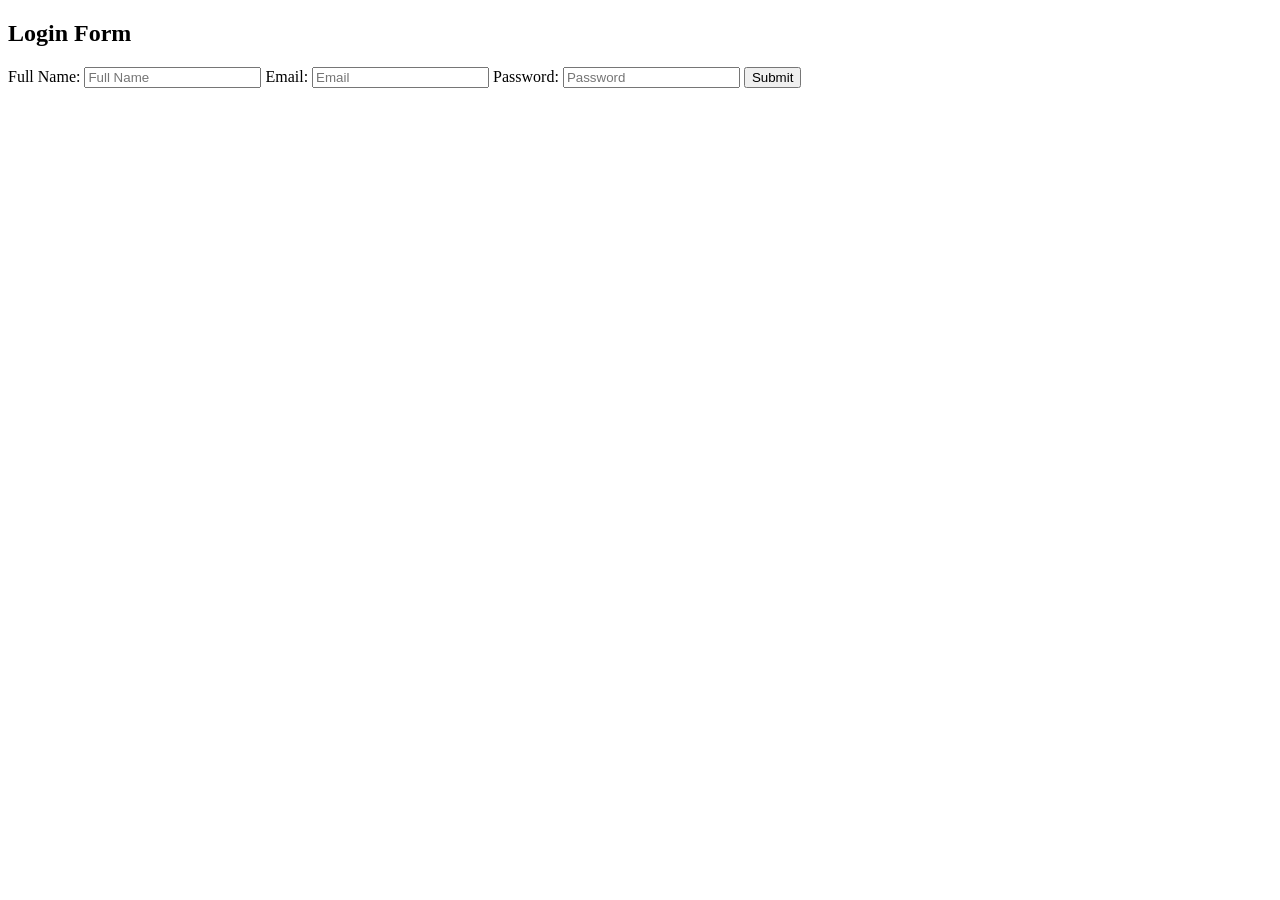
==== index.html @ 94e82dc0 "Create index.html" ====
<!DOCTYPE html>
<html lang="en">
  <head>
    <meta charset="UTF-8" />
    <meta name="viewport" content="width=device-width, initial-scale=1.0" />
    <link rel="stylesheet" href="style.css" />
    <link rel="preconnect" href="https://fonts.googleapis.com" />
    <link rel="preconnect" href="https://fonts.gstatic.com" crossorigin />
    <link
      href="https://fonts.googleapis.com/css2?family=Poppins:ital,wght@0,100;0,200;0,300;0,400;0,500;0,600;0,700;0,800;0,900;1,100;1,200;1,300;1,400;1,500;1,600;1,700;1,800;1,900&display=swap"
      rel="stylesheet"
    />
    <title>practice</title>
  </head>
  <body>
<form action="#">
    <h2>Login Form</h2>
    <label for="name" class="label">Full Name:</label>
    <input type="text" name="name" id="name" placeholder="Full Name" required>
    <label for="email" class="label">Email:</label>
    <input type="email" name="email" id="email" placeholder="Email" required>
    <label for="Password" class="label">Password:</label>
    <input type="password" name="password" id="pass" placeholder="Password" required>
    <button type="submit" class="button">Submit</button>


</form>
  </body>
</html>
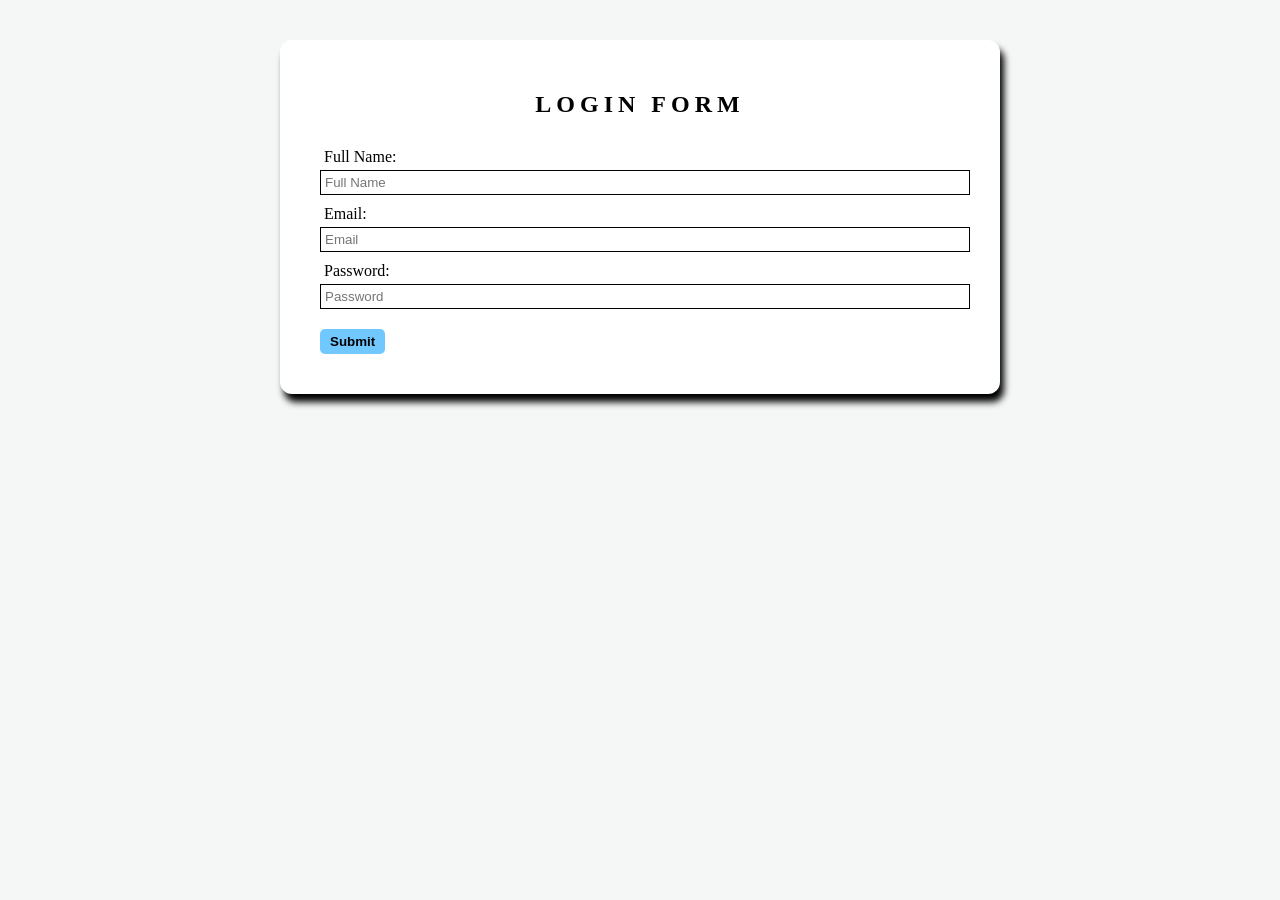
==== commit 06cd1d7b: "Add styles for layout and form elements Added CSS styles for body, headings, form, inputs, and butto" ====
--- a/index.html
+++ b/index.html
@@ -11,6 +11,58 @@
       rel="stylesheet"
     />
     <title>practice</title>
+    <style>
+      body {
+  background: #f4f7f6;
+  font-family: 'Poppins';
+}
+h2{
+    margin-top: 1px;
+    text-align: center;
+    padding: 10px ;
+    text-transform: uppercase;
+    letter-spacing: 5px;
+}
+form{
+    max-width: 640px;
+    width: 100%;
+    margin: 40px auto;
+    background: rgb(255, 255, 255);
+    border-radius: 12px;
+    padding: 40px;
+    box-shadow: 4px 8px 7px ;
+    background-image: url(fang\ yuan.jpg);
+    background-position: center;
+}
+input{
+    display: block;
+    width: 100%;
+    border: 1px solid rgb(0, 0, 0);
+    padding: 4px ;
+    margin-bottom: 10px;
+}
+.label{
+    display: block;
+    margin: 4px;
+}
+button{
+    border: none;
+    padding: 5px 10px;
+    border-radius: 5px;
+    margin-top: 10px;
+    font-weight: 700;
+}
+.button{
+    background-color: rgb(112, 200, 255);
+    transition: ease-in-out 0.6s;
+}
+.button:hover{
+    cursor: pointer;
+    background-color: rgb(0, 157, 255);
+    transform: translateY(-4px) scale(1.1);
+}
+
+    </style>
   </head>
   <body>
 <form action="#">
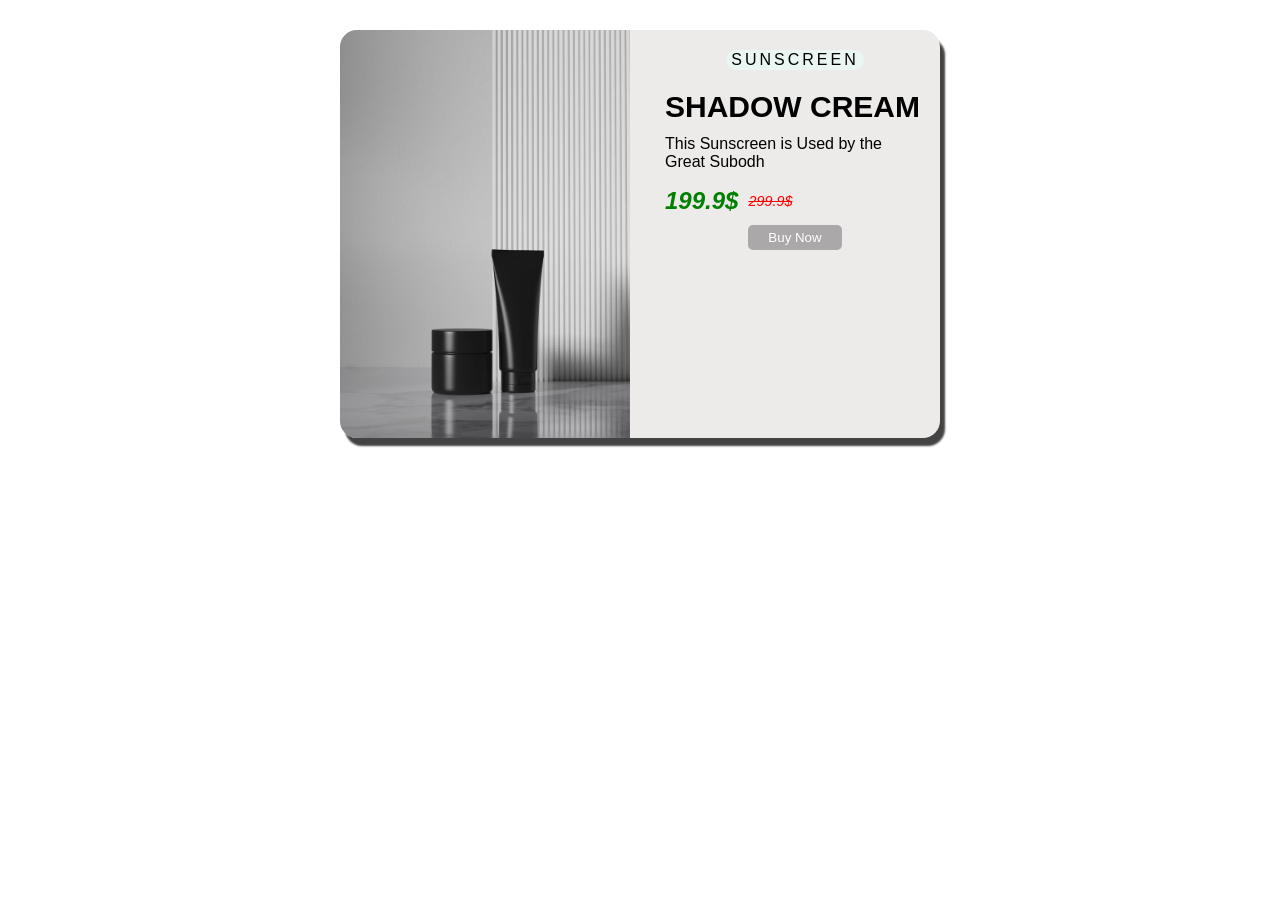
==== commit dc03741f: "nopthing special" ====
--- a/index.html
+++ b/index.html
@@ -3,79 +3,34 @@
   <head>
     <meta charset="UTF-8" />
     <meta name="viewport" content="width=device-width, initial-scale=1.0" />
-    <link rel="stylesheet" href="style.css" />
+    <link rel="stylesheet" href="style.css">
     <link rel="preconnect" href="https://fonts.googleapis.com" />
     <link rel="preconnect" href="https://fonts.gstatic.com" crossorigin />
     <link
       href="https://fonts.googleapis.com/css2?family=Poppins:ital,wght@0,100;0,200;0,300;0,400;0,500;0,600;0,700;0,800;0,900;1,100;1,200;1,300;1,400;1,500;1,600;1,700;1,800;1,900&display=swap"
       rel="stylesheet"
     />
-    <title>practice</title>
-    <style>
-      body {
-  background: #f4f7f6;
-  font-family: 'Poppins';
-}
-h2{
-    margin-top: 1px;
-    text-align: center;
-    padding: 10px ;
-    text-transform: uppercase;
-    letter-spacing: 5px;
-}
-form{
-    max-width: 640px;
-    width: 100%;
-    margin: 40px auto;
-    background: rgb(255, 255, 255);
-    border-radius: 12px;
-    padding: 40px;
-    box-shadow: 4px 8px 7px ;
-    background-image: url(fang\ yuan.jpg);
-    background-position: center;
-}
-input{
-    display: block;
-    width: 100%;
-    border: 1px solid rgb(0, 0, 0);
-    padding: 4px ;
-    margin-bottom: 10px;
-}
-.label{
-    display: block;
-    margin: 4px;
-}
-button{
-    border: none;
-    padding: 5px 10px;
-    border-radius: 5px;
-    margin-top: 10px;
-    font-weight: 700;
-}
-.button{
-    background-color: rgb(112, 200, 255);
-    transition: ease-in-out 0.6s;
-}
-.button:hover{
-    cursor: pointer;
-    background-color: rgb(0, 157, 255);
-    transform: translateY(-4px) scale(1.1);
-}
-
-    </style>
+    <title>Product review Card</title>
   </head>
   <body>
-<form action="#">
-    <h2>Login Form</h2>
-    <label for="name" class="label">Full Name:</label>
-    <input type="text" name="name" id="name" placeholder="Full Name" required>
-    <label for="email" class="label">Email:</label>
-    <input type="email" name="email" id="email" placeholder="Email" required>
-    <label for="Password" class="label">Password:</label>
-    <input type="password" name="password" id="pass" placeholder="Password" required>
-    <button type="submit" class="button">Submit</button>
-
-
-</form>
+    <article class="product-card">
+      <div class="card-img">
+        <img src="download.jpg" alt="Product-card">
+      </div>
+      <div class="card-content">
+        <span class="categories">Sunscreen</span>
+        <h1>Shadow Cream</h1>
+        <p class="content">
+          This Sunscreen is Used by the Great Subodh
+        </p>
+        <div class="price">
+          <span class="new">199.9$</span>
+          <del class="old">299.9$</del>
+        </div>
+        <button class="buy">
+          Buy Now
+        </button>
+      </div>
+    </article>
   </body>
 </html>
--- a/style.css
+++ b/style.css
@@ -0,0 +1,76 @@
+body{
+    font-family: 'Poppins', sans-serif;
+}
+.product-card {
+  max-width: 600px;
+  margin: 30px auto;
+  display: grid;
+  grid-template-columns: 1fr 1fr;
+  gap: 20px;
+  background-color: rgb(236, 235, 233);
+  border-radius: 17px;
+  box-shadow: 5px 8px 2px rgb(67, 67, 67);
+  overflow: hidden;
+}
+.card-img img {
+  width: 100%;
+  height: 100%;
+  object-fit: cover;
+  transform: scale(1);
+}
+.card-img:hover{
+    transform: scale(1.1);
+}
+.card-content {
+  padding: 25px 15px;
+  display: flex;
+  flex-direction: column;
+    margin-bottom: 2px;
+}
+h1{
+    font-size: 30px;
+    margin-bottom: -5px;
+    text-transform: uppercase;
+}
+.categories{
+    text-transform: uppercase;
+    letter-spacing: 3px;
+    /* border: 2px solid red; */
+    background-color: rgb(233, 246, 242);
+    padding: 1px 5px;
+    margin: -5px auto;
+    border-radius: 10px;
+}
+.price{
+    display: flex;
+    align-items: center;
+    gap: 10px;
+    font-style: italic;
+}
+.price .new{
+    font-weight: 700;
+    font-size: 1.5rem;
+    color: green;
+}
+.price .old{
+    font-weight: 400;
+    font-size: 0.9rem;
+    /* color: rgb(78, 78, 78); */
+    color: red;
+
+}
+.buy{
+    padding: 5px 20px;
+    margin: 10px auto;
+    border: none;
+    border-radius: 5px;
+    background-color: rgb(170, 168, 168);
+    color: rgb(255, 255, 255);
+    cursor: pointer;
+    transition: all 0.2s ease-in;
+}
+.buy:hover{
+    transform: scale(1.05);
+    color: azure;
+    background-color: rgb(89, 155, 24);
+}
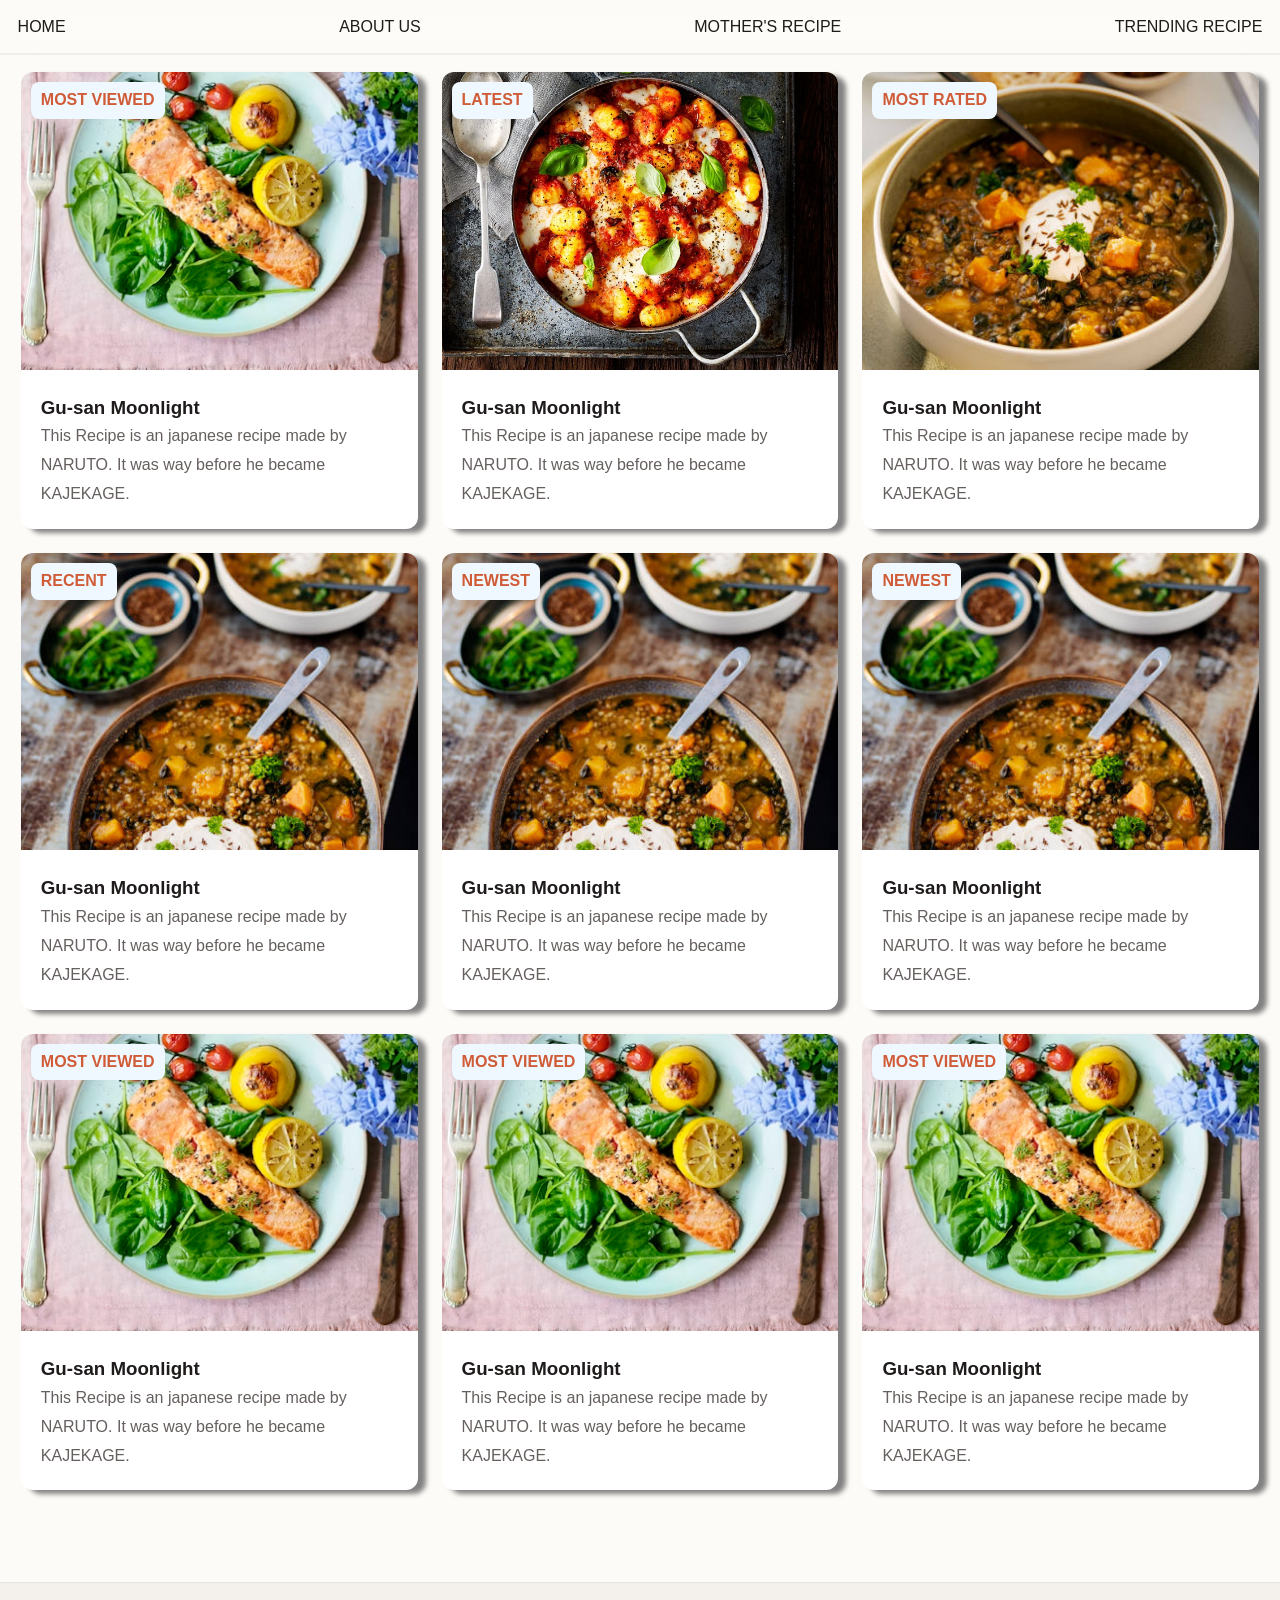
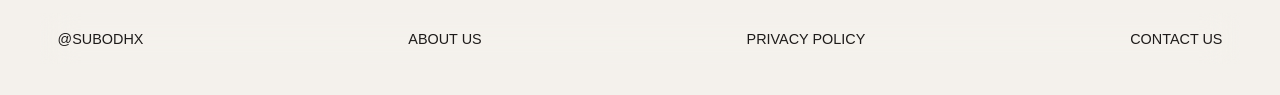
==== commit 9ff36264: "d" ====
--- a/index.html
+++ b/index.html
@@ -3,34 +3,180 @@
   <head>
     <meta charset="UTF-8" />
     <meta name="viewport" content="width=device-width, initial-scale=1.0" />
-    <link rel="stylesheet" href="style.css">
+    <title>Recipe Book</title>
+    <link rel="stylesheet" href="recipe.css" />
     <link rel="preconnect" href="https://fonts.googleapis.com" />
     <link rel="preconnect" href="https://fonts.gstatic.com" crossorigin />
     <link
       href="https://fonts.googleapis.com/css2?family=Poppins:ital,wght@0,100;0,200;0,300;0,400;0,500;0,600;0,700;0,800;0,900;1,100;1,200;1,300;1,400;1,500;1,600;1,700;1,800;1,900&display=swap"
       rel="stylesheet"
     />
-    <title>Product review Card</title>
   </head>
   <body>
-    <article class="product-card">
-      <div class="card-img">
-        <img src="download.jpg" alt="Product-card">
-      </div>
-      <div class="card-content">
-        <span class="categories">Sunscreen</span>
-        <h1>Shadow Cream</h1>
-        <p class="content">
-          This Sunscreen is Used by the Great Subodh
-        </p>
-        <div class="price">
-          <span class="new">199.9$</span>
-          <del class="old">299.9$</del>
+    <header class="navbar">
+      <!-- <div class="navigation"> -->
+      <ul class="links">
+        <li>
+          <a href="recipe.html">Home</a>
+        </li>
+        <li>
+          <a href="/Shadowatches/watchestyle.html" target="_blank">About Us</a>
+        </li>
+        <li>
+          <a href="#">Mother's Recipe</a>
+        </li>
+        <li>
+          <a href="#">Trending Recipe</a>
+        </li>
+      </ul>
+      <!-- </div> -->
+    </header>
+    <main class="recipe-container">
+        <!-- recipe - 1 -->
+        <div class="recipe-card">
+            <img src="recipe1.avif" class="recipe-image">
+            <div class="recipe-info">
+                <span class="tag">
+                    Most viewed
+                </span>
+                <h3 class="recipe-title">
+                    Gu-san Moonlight
+                </h3>
+                <p class="recipe-detail">
+                    This Recipe is an japanese recipe made by NARUTO. It was way before he became KAJEKAGE.
+                </p>
+            </div>
         </div>
-        <button class="buy">
-          Buy Now
-        </button>
-      </div>
-    </article>
+        <!-- recipe - 2 -->
+        <div class="recipe-card">
+            <img src="recipe2.jpg" class="recipe-image">
+            <div class="recipe-info">
+                <span class="tag">
+                    Latest
+                </span>
+                <h3 class="recipe-title">
+                    Gu-san Moonlight
+                </h3>
+                <p class="recipe-detail">
+                    This Recipe is an japanese recipe made by NARUTO. It was way before he became KAJEKAGE.
+                </p>
+            </div>
+        </div>
+        <!-- recipe - 3 -->
+        <div class="recipe-card">
+            <img src="recipe3.jpg" class="recipe-image">
+            <div class="recipe-info">
+                <span class="tag">
+                    Most Rated
+                </span>
+                <h3 class="recipe-title">
+                    Gu-san Moonlight
+                </h3>
+                <p class="recipe-detail">
+                    This Recipe is an japanese recipe made by NARUTO. It was way before he became KAJEKAGE.
+                </p>
+            </div>
+        </div>
+        <!-- recipe - 4 -->
+        <div class="recipe-card">
+            <img src="recipe4.jpg" class="recipe-image">
+            <div class="recipe-info">
+                <span class="tag">
+                    Recent
+                </span>
+                <h3 class="recipe-title">
+                    Gu-san Moonlight
+                </h3>
+                <p class="recipe-detail">
+                    This Recipe is an japanese recipe made by NARUTO. It was way before he became KAJEKAGE.
+                </p>
+            </div>
+        </div>
+        <!-- recipe5 -->
+        <div class="recipe-card">
+            <img src="recipe4.jpg" class="recipe-image">
+            <div class="recipe-info">
+                <span class="tag">
+                    NEWEST
+                </span>
+                <h3 class="recipe-title">
+                    Gu-san Moonlight
+                </h3>
+                <p class="recipe-detail">
+                    This Recipe is an japanese recipe made by NARUTO. It was way before he became KAJEKAGE.
+                </p>
+            </div>
+        </div>
+        <!-- recipe - 6 -->
+        <div class="recipe-card">
+            <img src="recipe4.jpg" class="recipe-image">
+            <div class="recipe-info">
+                <span class="tag">
+                    NEWEST
+                </span>
+                <h3 class="recipe-title">
+                    Gu-san Moonlight
+                </h3>
+                <p class="recipe-detail">
+                    This Recipe is an japanese recipe made by NARUTO. It was way before he became KAJEKAGE.
+                </p>
+            </div>
+        </div>
+        <!-- recipe - 7 -->
+        <div class="recipe-card">
+            <img src="recipe1.avif" class="recipe-image">
+            <div class="recipe-info">
+                <span class="tag">
+                    Most viewed
+                </span>
+                <h3 class="recipe-title">
+                    Gu-san Moonlight
+                </h3>
+                <p class="recipe-detail">
+                    This Recipe is an japanese recipe made by NARUTO. It was way before he became KAJEKAGE.
+                </p>
+            </div>
+        </div>
+        <!-- recipe - 8 -->
+        <div class="recipe-card">
+            <img src="recipe1.avif" class="recipe-image">
+            <div class="recipe-info">
+                <span class="tag">
+                    Most viewed
+                </span>
+                <h3 class="recipe-title">
+                    Gu-san Moonlight
+                </h3>
+                <p class="recipe-detail">
+                    This Recipe is an japanese recipe made by NARUTO. It was way before he became KAJEKAGE.
+                </p>
+            </div>
+        </div>
+        <!-- recipe - 9 -->
+        <div class="recipe-card">
+            <img src="recipe1.avif" class="recipe-image">
+            <div class="recipe-info">
+                <span class="tag">
+                    Most viewed
+                </span>
+                <h3 class="recipe-title">
+                    Gu-san Moonlight
+                </h3>
+                <p class="recipe-detail">
+                    This Recipe is an japanese recipe made by NARUTO. It was way before he became KAJEKAGE.
+                </p>
+            </div>
+        </div>
+    </main>
+    <footer>
+        <div class="foot">
+            <ul class="links">
+                <li><a href="#">@SubodhX</a></li>
+                <li><a href="#">About Us</a></li>
+                <li><a href="#">Privacy Policy</a></li>
+                <li><a href="/index.html" target="_blank">Contact US</a></li>
+            </ul>
+        </div>
+    </footer>
   </body>
 </html>
--- a/recipe.css
+++ b/recipe.css
@@ -0,0 +1,118 @@
+*{
+    margin: 0;
+    padding: 0;
+    box-sizing: border-box;
+}
+
+body{
+    font-family: 'Poppins', sans-serif;
+    background: #FDFBF7;
+    color: #d05b37;
+
+}
+.navbar{
+    position: fixed;
+    width: 100%;
+    z-index: 1000;
+}
+.links{
+    background-color: (rgba(255, 255, 255, 0.85));
+    display: flex;
+    flex-direction: row;
+    justify-content: space-between;
+    text-align: center;
+    padding: 10px 20px;
+    padding: 1.1rem;
+    backdrop-filter: blur(17px);
+    border-bottom: 2px solid rgba(0, 0, 0, 0.05);
+}
+span{
+    text-transform: uppercase;
+}
+a{
+
+    /* padding-left: 5rem;
+    padding-right: 5rem; */
+    text-decoration: none;
+    color: #1E1B1A;
+    text-transform: uppercase;
+}
+a:hover {
+    color: #d05b37; 
+}
+li{
+    list-style: none;
+    cursor: pointer;
+}
+.recipe-container{
+    display: grid;
+    grid-template-columns: repeat(auto-fit, minmax(300px, 1fr));
+    /* grid-template-columns: 1fr 1fr 1fr 1fr; */
+    gap: 1.5rem;
+    padding: 4.5rem 1.3rem;
+}
+.recipe-card{
+    position: relative;
+    background-color:#FFFFFF;
+    /* border: 5px solid #09d1ec; */
+    box-shadow: 8px 4px 5px rgb(131, 130, 130);
+    /* padding: 5px; */
+    overflow: hidden;
+    border-radius: 12px;
+    transition: transform 0.3s ease,box-shadow 0.3s ease;
+}
+
+.recipe-card:hover{
+    transform: translateY(-6px);
+    box-shadow: 14px 8px 10px #D05B37 ;
+}
+.recipe-image{
+    /* display: block; */
+    width: 100%;
+    aspect-ratio: 4/3;
+    object-fit: cover;
+    align-items: center;
+    transition: transform 0.5s ease-in;
+}
+.recipe-image:hover{
+    transform: scale(1.06);
+}
+.recipe-info{
+    padding: 20px;
+    line-height: 1.8rem;
+
+}
+.recipe-detail{
+    /* padding: 20px; */
+    color: #655F5D;
+}
+.recipe-title{
+    color: #1E1B1A;
+    /* padding: 20px; */
+
+}
+
+.tag{
+    background-color: aliceblue;
+    padding: 4px 10px;
+    border-radius: 8px;
+    margin-bottom: 10px;
+    position: absolute;
+    top: 10px; left: 10px;
+    font-weight: 700;
+}
+footer {
+    background-color: #F4F1EC; /* Pale earth gray container background */
+    padding: 30px 40px;
+    margin-top: 20px; 
+    border-top: 1px solid rgba(0, 0, 0, 0.05);
+}
+.foot .links{
+    background-color: transparent;
+    border-bottom: none;
+    gap: 1rem;
+}
+.foot li{
+    color: #655F5D; /* Muted slate gray */
+    font-size: .9rem;
+}
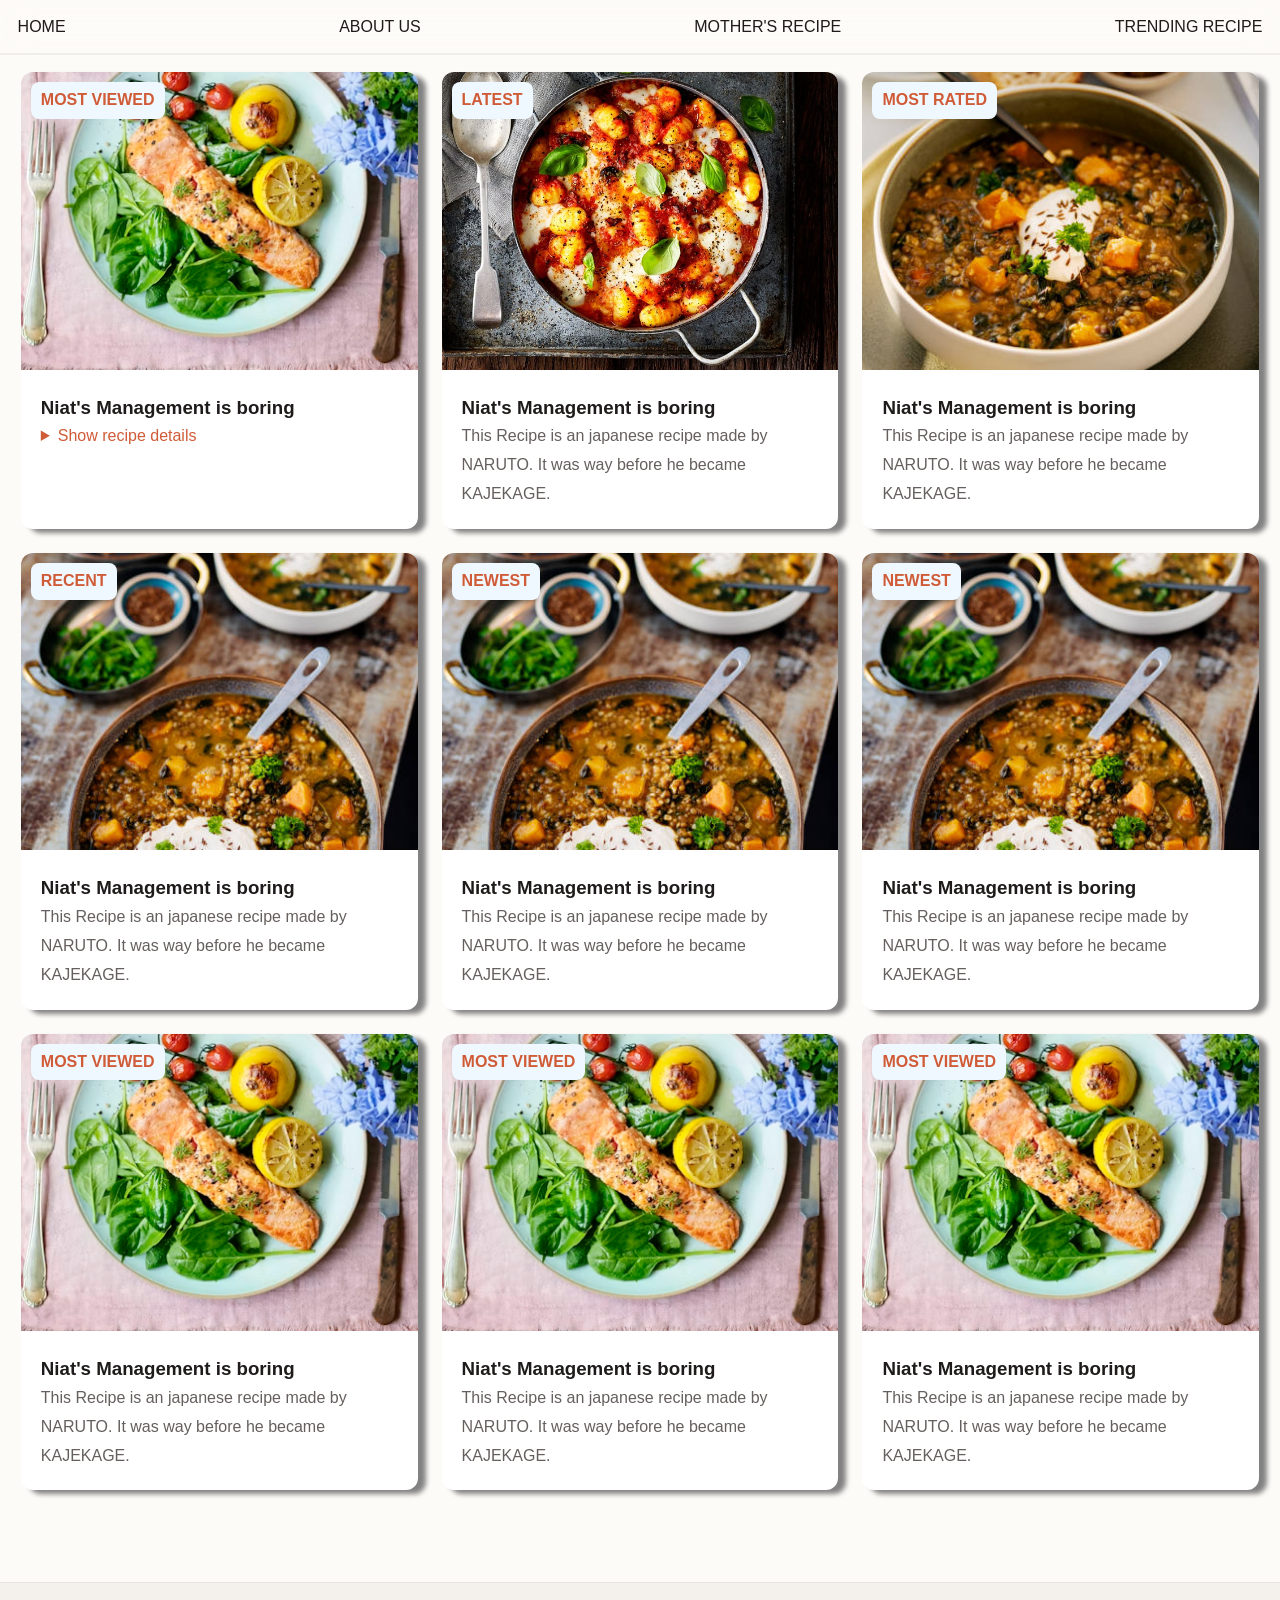
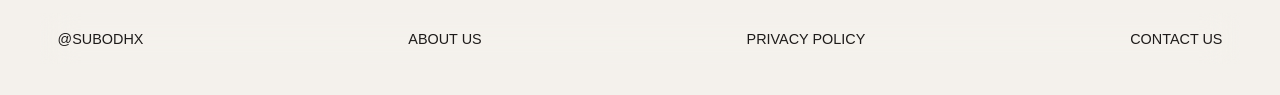
==== commit fcb3cf04: "Merge 6da92fa505a71fc570d7b30194c904373bb44e02 into 6a0c8b17ba64bf6ef621837e6145b99242cdeddb" ====
--- a/index.html
+++ b/index.html
@@ -40,11 +40,15 @@
                     Most viewed
                 </span>
                 <h3 class="recipe-title">
-                    Gu-san Moonlight
+                   Niat's Management is boring
                 </h3>
-                <p class="recipe-detail">
-                    This Recipe is an japanese recipe made by NARUTO. It was way before he became KAJEKAGE.
-                </p>
+                <details>
+                    <summary>Show recipe details</summary>
+                    <p class="recipe-detail">
+                        This Recipe is an japanese recipe made by NARUTO. It was way before he became KAJEKAGE.
+                    </p>
+                </details>
+                
             </div>
         </div>
         <!-- recipe - 2 -->
@@ -55,7 +59,7 @@
                     Latest
                 </span>
                 <h3 class="recipe-title">
-                    Gu-san Moonlight
+                   Niat's Management is boring
                 </h3>
                 <p class="recipe-detail">
                     This Recipe is an japanese recipe made by NARUTO. It was way before he became KAJEKAGE.
@@ -70,7 +74,7 @@
                     Most Rated
                 </span>
                 <h3 class="recipe-title">
-                    Gu-san Moonlight
+                   Niat's Management is boring
                 </h3>
                 <p class="recipe-detail">
                     This Recipe is an japanese recipe made by NARUTO. It was way before he became KAJEKAGE.
@@ -85,7 +89,7 @@
                     Recent
                 </span>
                 <h3 class="recipe-title">
-                    Gu-san Moonlight
+                    Niat's Management is boring
                 </h3>
                 <p class="recipe-detail">
                     This Recipe is an japanese recipe made by NARUTO. It was way before he became KAJEKAGE.
@@ -100,7 +104,7 @@
                     NEWEST
                 </span>
                 <h3 class="recipe-title">
-                    Gu-san Moonlight
+                    Niat's Management is boring
                 </h3>
                 <p class="recipe-detail">
                     This Recipe is an japanese recipe made by NARUTO. It was way before he became KAJEKAGE.
@@ -115,7 +119,7 @@
                     NEWEST
                 </span>
                 <h3 class="recipe-title">
-                    Gu-san Moonlight
+                    Niat's Management is boring
                 </h3>
                 <p class="recipe-detail">
                     This Recipe is an japanese recipe made by NARUTO. It was way before he became KAJEKAGE.
@@ -130,7 +134,7 @@
                     Most viewed
                 </span>
                 <h3 class="recipe-title">
-                    Gu-san Moonlight
+                    Niat's Management is boring
                 </h3>
                 <p class="recipe-detail">
                     This Recipe is an japanese recipe made by NARUTO. It was way before he became KAJEKAGE.
@@ -145,7 +149,7 @@
                     Most viewed
                 </span>
                 <h3 class="recipe-title">
-                    Gu-san Moonlight
+                    Niat's Management is boring
                 </h3>
                 <p class="recipe-detail">
                     This Recipe is an japanese recipe made by NARUTO. It was way before he became KAJEKAGE.
@@ -160,7 +164,7 @@
                     Most viewed
                 </span>
                 <h3 class="recipe-title">
-                    Gu-san Moonlight
+                    Niat's Management is boring
                 </h3>
                 <p class="recipe-detail">
                     This Recipe is an japanese recipe made by NARUTO. It was way before he became KAJEKAGE.
